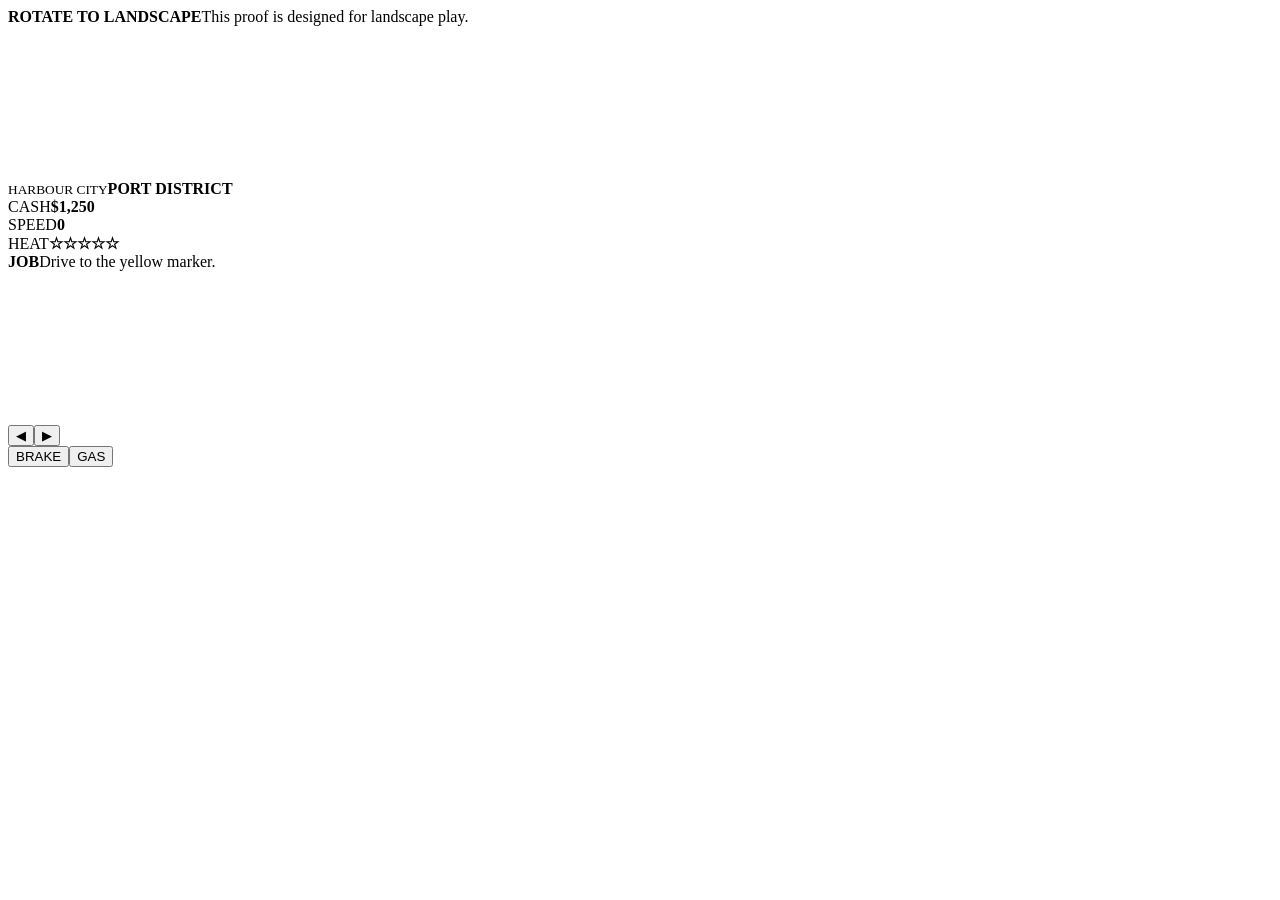
==== gta2-proof/index.html @ 9c7b4097 "Add GTA2-style top-down proof shell" ====
<!doctype html>
<html lang="en">
<head>
<meta charset="utf-8">
<meta name="viewport" content="width=device-width,initial-scale=1,maximum-scale=1,user-scalable=no,viewport-fit=cover">
<meta name="apple-mobile-web-app-capable" content="yes">
<meta name="theme-color" content="#0c1117">
<title>Harbour City — Top Down Proof</title>
<link rel="stylesheet" href="style.css?v=1">
</head>
<body>
<div id="rotate"><b>ROTATE TO LANDSCAPE</b><span>This proof is designed for landscape play.</span></div>
<main id="app">
  <canvas id="game"></canvas>
  <header class="hud">
    <section class="brand"><small>HARBOUR CITY</small><b>PORT DISTRICT</b></section>
    <section class="stat"><span>CASH</span><b id="cash">$1,250</b></section>
    <section class="stat"><span>SPEED</span><b id="speed">0</b></section>
    <section class="stat wanted"><span>HEAT</span><b id="wanted">☆☆☆☆☆</b></section>
  </header>
  <div class="objective" id="objective"><b>JOB</b><span>Drive to the yellow marker.</span></div>
  <div class="minimap"><canvas id="map"></canvas></div>
  <div class="controls" aria-label="Touch driving controls">
    <div class="steer"><button id="left">◀</button><button id="right">▶</button></div>
    <div class="pedals"><button id="brake">BRAKE</button><button id="gas">GAS</button></div>
  </div>
  <div class="toast" id="toast"></div>
</main>
<script src="game.js?v=1"></script>
</body>
</html>
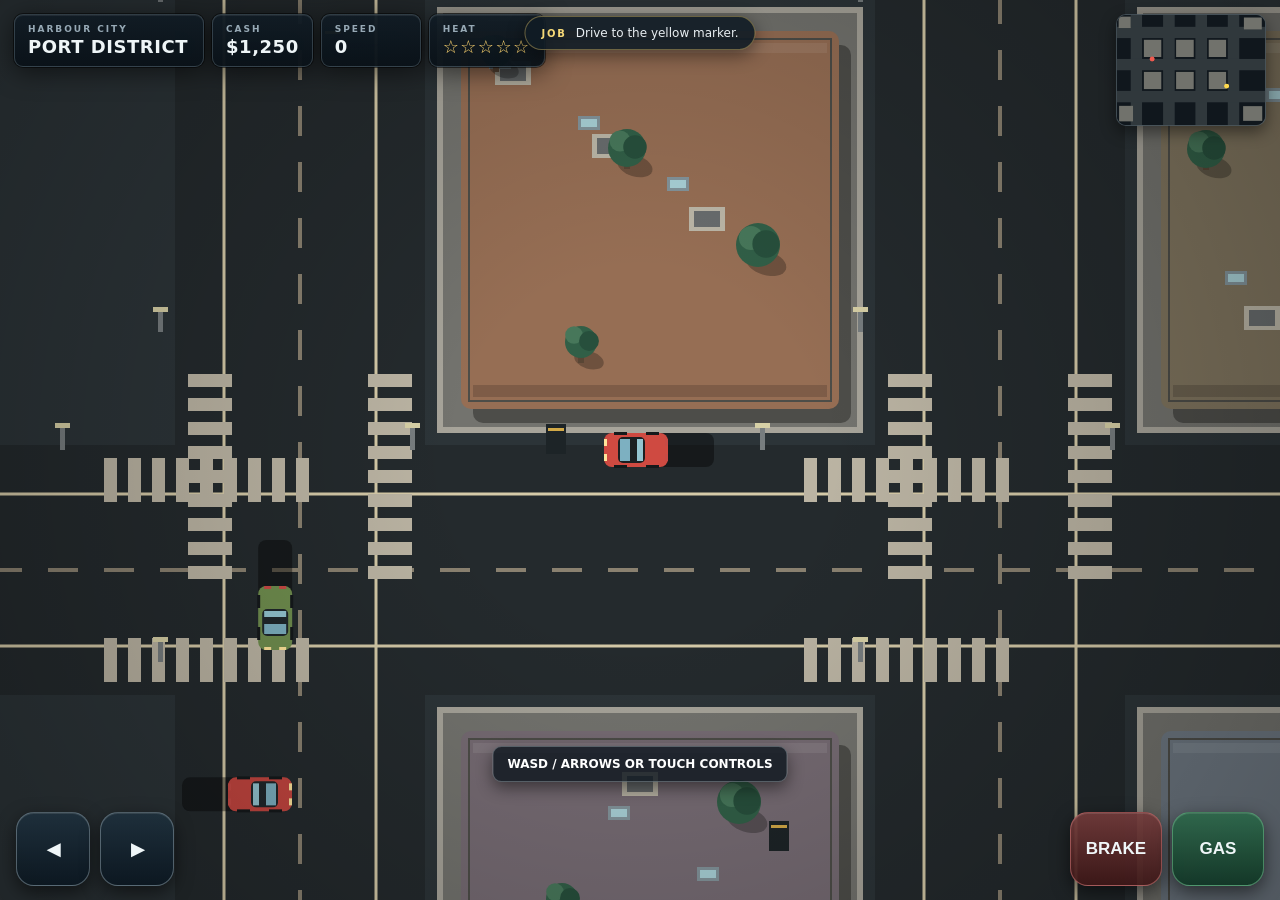
==== commit 3160f929: "Point GTA2-style proof to Safari-safe game build" ====
--- a/gta2-proof/index.html
+++ b/gta2-proof/index.html
@@ -6,7 +6,7 @@
 <meta name="apple-mobile-web-app-capable" content="yes">
 <meta name="theme-color" content="#0c1117">
 <title>Harbour City — Top Down Proof</title>
-<link rel="stylesheet" href="style.css?v=1">
+<link rel="stylesheet" href="style.css?v=2">
 </head>
 <body>
 <div id="rotate"><b>ROTATE TO LANDSCAPE</b><span>This proof is designed for landscape play.</span></div>
@@ -26,6 +26,6 @@
   </div>
   <div class="toast" id="toast"></div>
 </main>
-<script src="game.js?v=1"></script>
+<script src="game-v2.js?v=2"></script>
 </body>
 </html>
--- a/gta2-proof/style.css
+++ b/gta2-proof/style.css
@@ -0,0 +1 @@
+*{box-sizing:border-box}html,body{margin:0;width:100%;height:100%;overflow:hidden;background:#0b1117;font-family:Inter,ui-sans-serif,system-ui,-apple-system,BlinkMacSystemFont,"Segoe UI",sans-serif;color:#eef5f7;touch-action:none}body{overscroll-behavior:none}#app{position:fixed;inset:0;background:#0b1117}canvas#game{position:absolute;inset:0;width:100%;height:100%;display:block;background:#24323b}.hud{position:absolute;top:max(14px,env(safe-area-inset-top));left:max(14px,env(safe-area-inset-left));display:flex;gap:8px;z-index:5;filter:drop-shadow(0 5px 12px #0008)}.hud section{background:linear-gradient(180deg,#111c25f2,#0a1219f2);border:1px solid #7d8f9b55;box-shadow:inset 0 1px 0 #ffffff12,0 0 0 1px #0008;border-radius:9px;padding:9px 13px;min-width:100px}.hud .brand{min-width:190px}.hud small,.hud span{display:block;font-size:9px;letter-spacing:.22em;color:#97a9b5;font-weight:700}.hud b{display:block;margin-top:2px;font-size:18px;letter-spacing:.03em}.hud .wanted b{letter-spacing:.08em;color:#ffd670}.objective{position:absolute;left:50%;top:max(16px,env(safe-area-inset-top));transform:translateX(-50%);z-index:5;background:#111c25e8;border:1px solid #e8c96966;border-radius:999px;padding:9px 16px;display:flex;gap:9px;align-items:center;box-shadow:0 5px 18px #0007}.objective b{font-size:10px;letter-spacing:.18em;color:#f5d977}.objective span{font-size:12px;color:#e7eef2}.minimap{position:absolute;right:max(14px,env(safe-area-inset-right));top:max(14px,env(safe-area-inset-top));width:150px;height:112px;z-index:5;border:1px solid #8ea0aa66;border-radius:10px;background:#091118cc;box-shadow:0 6px 16px #0007;overflow:hidden}.minimap canvas{width:100%;height:100%;display:block}.controls{position:absolute;left:0;right:0;bottom:max(14px,env(safe-area-inset-bottom));z-index:6;display:flex;justify-content:space-between;padding:0 max(16px,env(safe-area-inset-left));pointer-events:none}.controls>div{display:flex;gap:10px;pointer-events:auto}.controls button{appearance:none;border:1px solid #a7bac66c;background:linear-gradient(180deg,#1e303cee,#0b1720ee);color:#eff6f8;border-radius:18px;min-width:74px;height:74px;font-weight:800;font-size:17px;box-shadow:inset 0 1px 0 #ffffff1a,0 6px 18px #0008}.controls button:active,.controls button.active{transform:translateY(2px);background:linear-gradient(180deg,#385365,#142a37);border-color:#d8e8ef99}.pedals #gas{min-width:92px;background:linear-gradient(180deg,#2c6749ee,#103524ee);border-color:#6fc18e88}.pedals #brake{min-width:92px;background:linear-gradient(180deg,#713a3aee,#3d1717ee);border-color:#d7797988}.toast{position:absolute;left:50%;bottom:118px;transform:translateX(-50%) translateY(10px);z-index:7;background:#0c151dcc;border:1px solid #c7d5dc55;color:#fff;border-radius:9px;padding:10px 14px;opacity:0;transition:.18s ease;pointer-events:none;font-weight:700;font-size:12px;box-shadow:0 6px 16px #0007}.toast.show{opacity:1;transform:translateX(-50%) translateY(0)}#rotate{display:none;position:fixed;inset:0;z-index:30;background:#0b1117;color:#fff;align-items:center;justify-content:center;flex-direction:column;gap:8px;text-align:center}#rotate b{font-size:22px}#rotate span{color:#97a9b5}@media(orientation:portrait){#rotate{display:flex}}@media(max-width:920px){.hud section{min-width:80px;padding:7px 10px}.hud .brand{min-width:156px}.hud b{font-size:15px}.minimap{width:118px;height:88px}.objective{top:82px}.controls button{min-width:66px;height:66px}.pedals #gas,.pedals #brake{min-width:76px}}
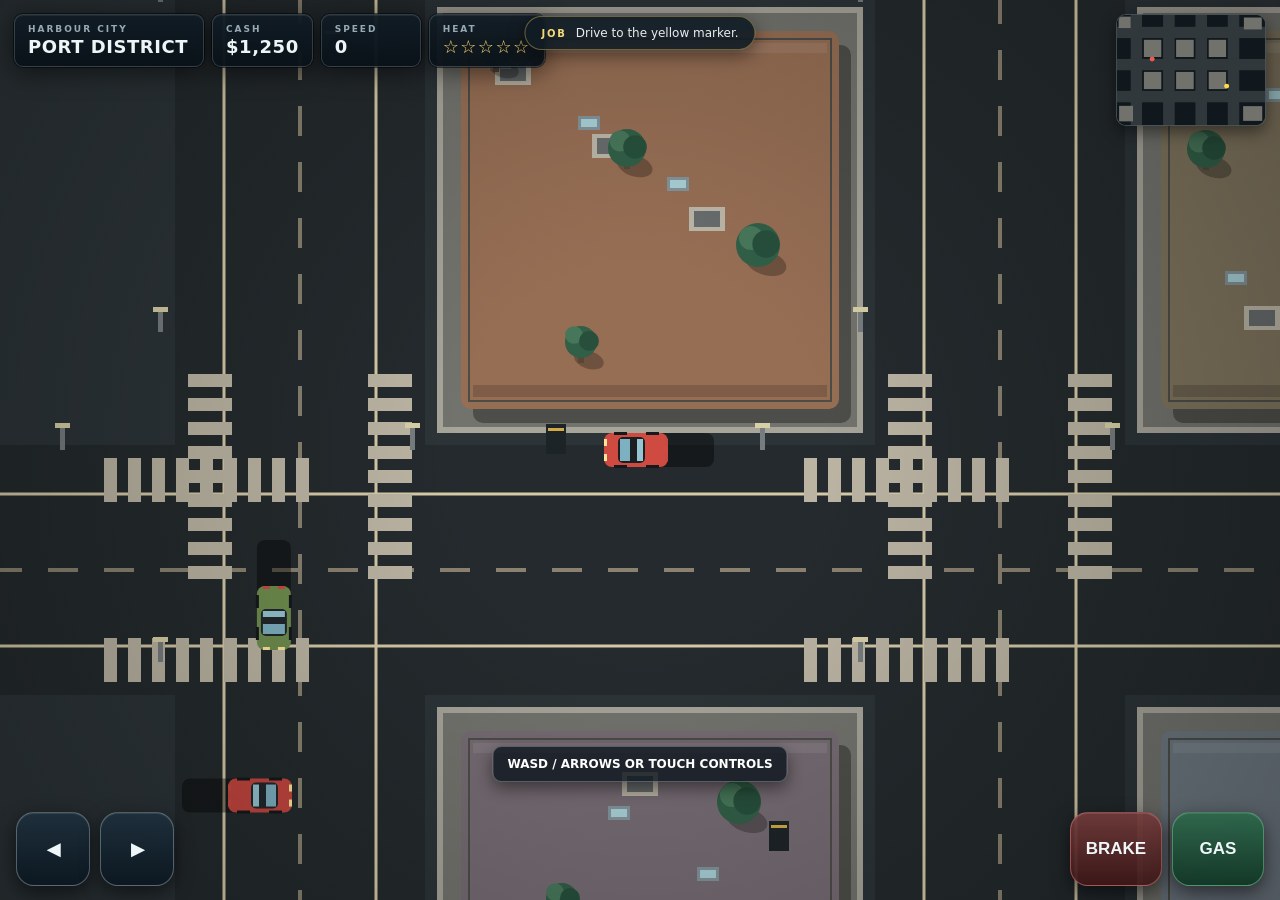
==== commit 8dc6c7fb: "Load robust iPhone touch controls" ====
--- a/gta2-proof/index.html
+++ b/gta2-proof/index.html
@@ -6,7 +6,7 @@
 <meta name="apple-mobile-web-app-capable" content="yes">
 <meta name="theme-color" content="#0c1117">
 <title>Harbour City — Top Down Proof</title>
-<link rel="stylesheet" href="style.css?v=2">
+<link rel="stylesheet" href="style.css?v=3">
 </head>
 <body>
 <div id="rotate"><b>ROTATE TO LANDSCAPE</b><span>This proof is designed for landscape play.</span></div>
@@ -26,6 +26,7 @@
   </div>
   <div class="toast" id="toast"></div>
 </main>
-<script src="game-v2.js?v=2"></script>
+<script src="game-v2.js?v=3"></script>
+<script src="controls-v3.js?v=3"></script>
 </body>
 </html>
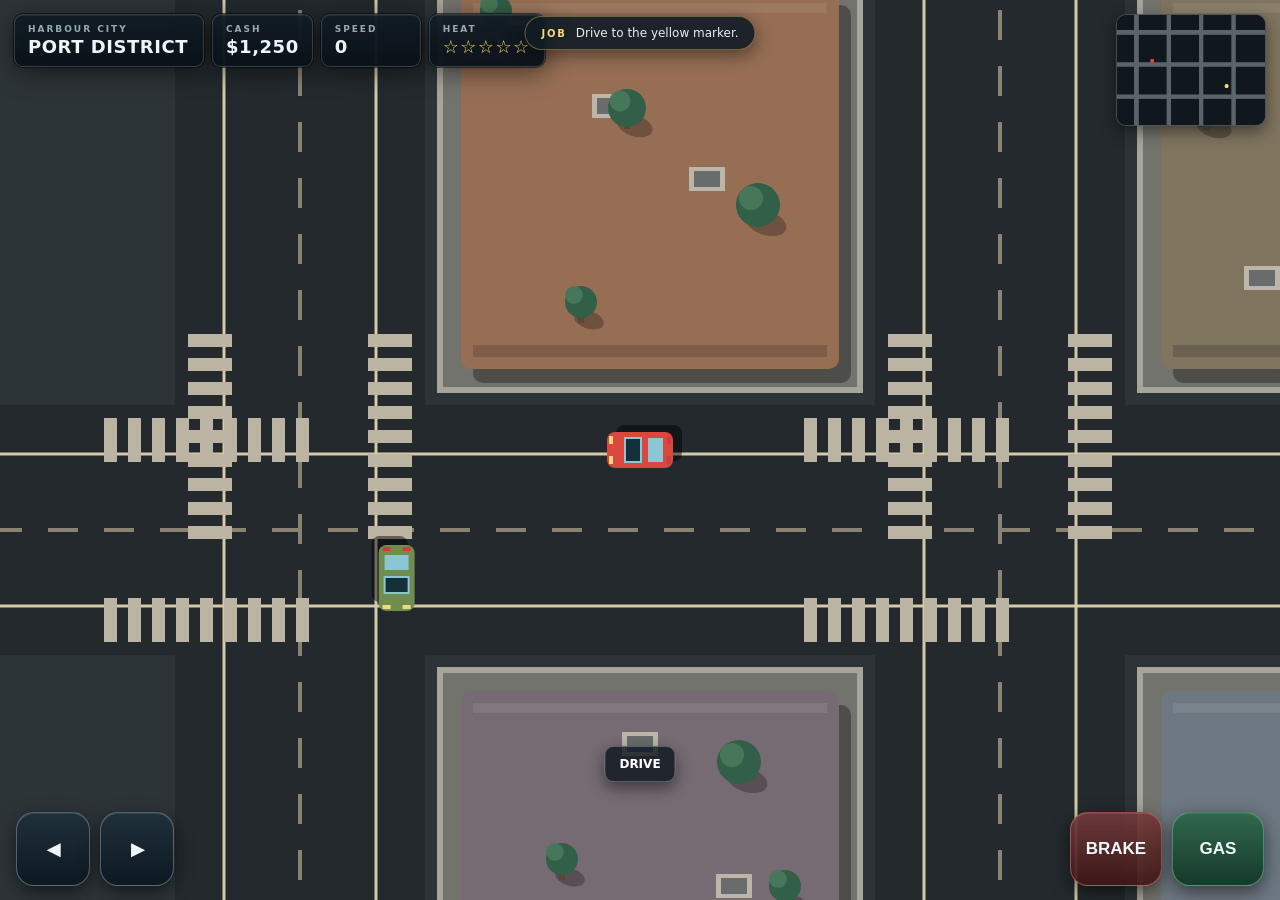
==== commit 89010312: "Switch Harbour City proof to rebuilt v4 driving loop" ====
--- a/gta2-proof/index.html
+++ b/gta2-proof/index.html
@@ -6,7 +6,7 @@
 <meta name="apple-mobile-web-app-capable" content="yes">
 <meta name="theme-color" content="#0c1117">
 <title>Harbour City — Top Down Proof</title>
-<link rel="stylesheet" href="style.css?v=3">
+<link rel="stylesheet" href="style.css?v=4">
 </head>
 <body>
 <div id="rotate"><b>ROTATE TO LANDSCAPE</b><span>This proof is designed for landscape play.</span></div>
@@ -26,7 +26,6 @@
   </div>
   <div class="toast" id="toast"></div>
 </main>
-<script src="game-v2.js?v=3"></script>
-<script src="controls-v3.js?v=3"></script>
+<script src="game-v4.js?v=4"></script>
 </body>
 </html>
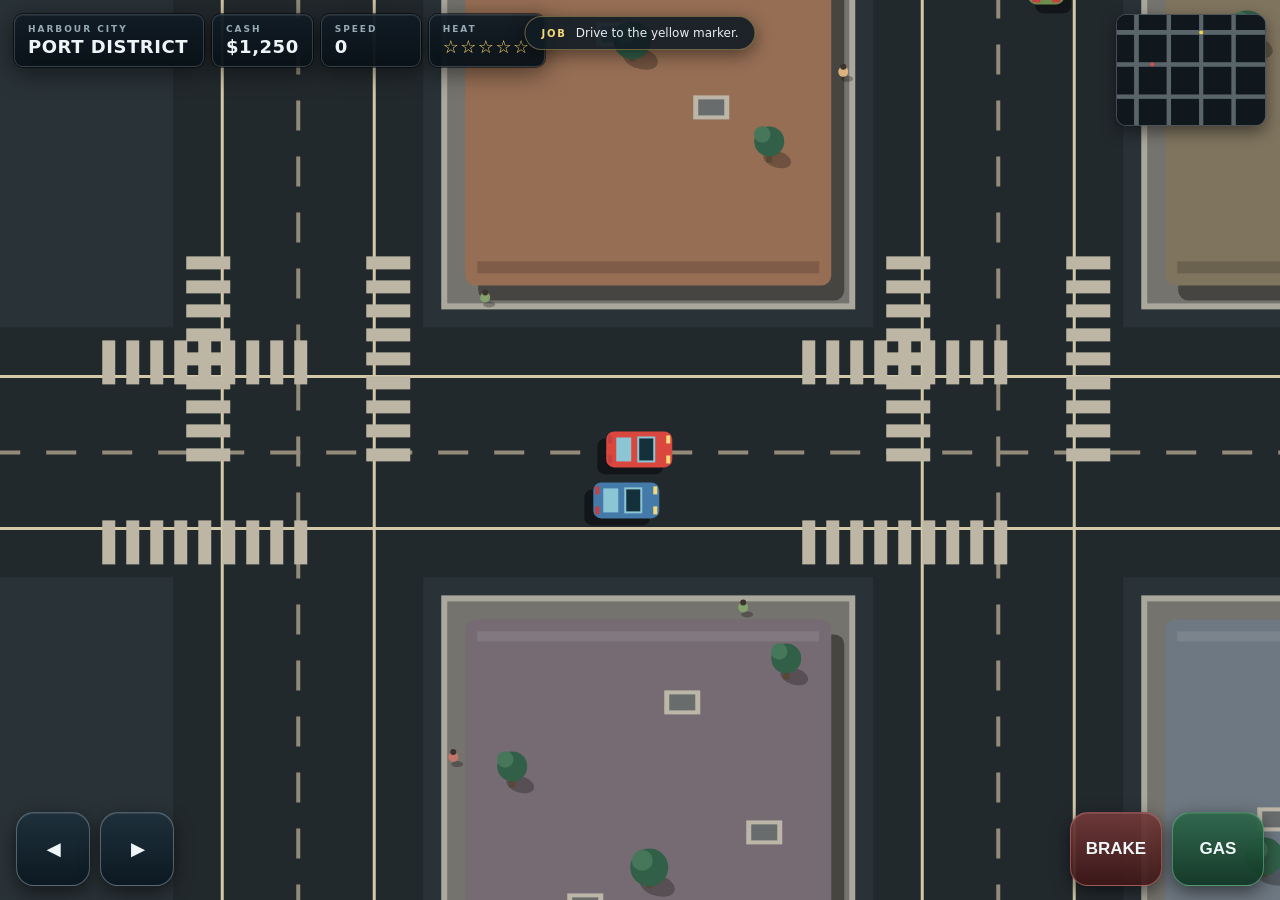
==== commit 67f59962: "Switch GTA2 proof to rebuilt v5 driving core" ====
--- a/gta2-proof/index.html
+++ b/gta2-proof/index.html
@@ -6,7 +6,7 @@
 <meta name="apple-mobile-web-app-capable" content="yes">
 <meta name="theme-color" content="#0c1117">
 <title>Harbour City — Top Down Proof</title>
-<link rel="stylesheet" href="style.css?v=4">
+<link rel="stylesheet" href="style.css?v=5">
 </head>
 <body>
 <div id="rotate"><b>ROTATE TO LANDSCAPE</b><span>This proof is designed for landscape play.</span></div>
@@ -26,6 +26,6 @@
   </div>
   <div class="toast" id="toast"></div>
 </main>
-<script src="game-v4.js?v=4"></script>
+<script src="game-v5.js?v=5"></script>
 </body>
 </html>
